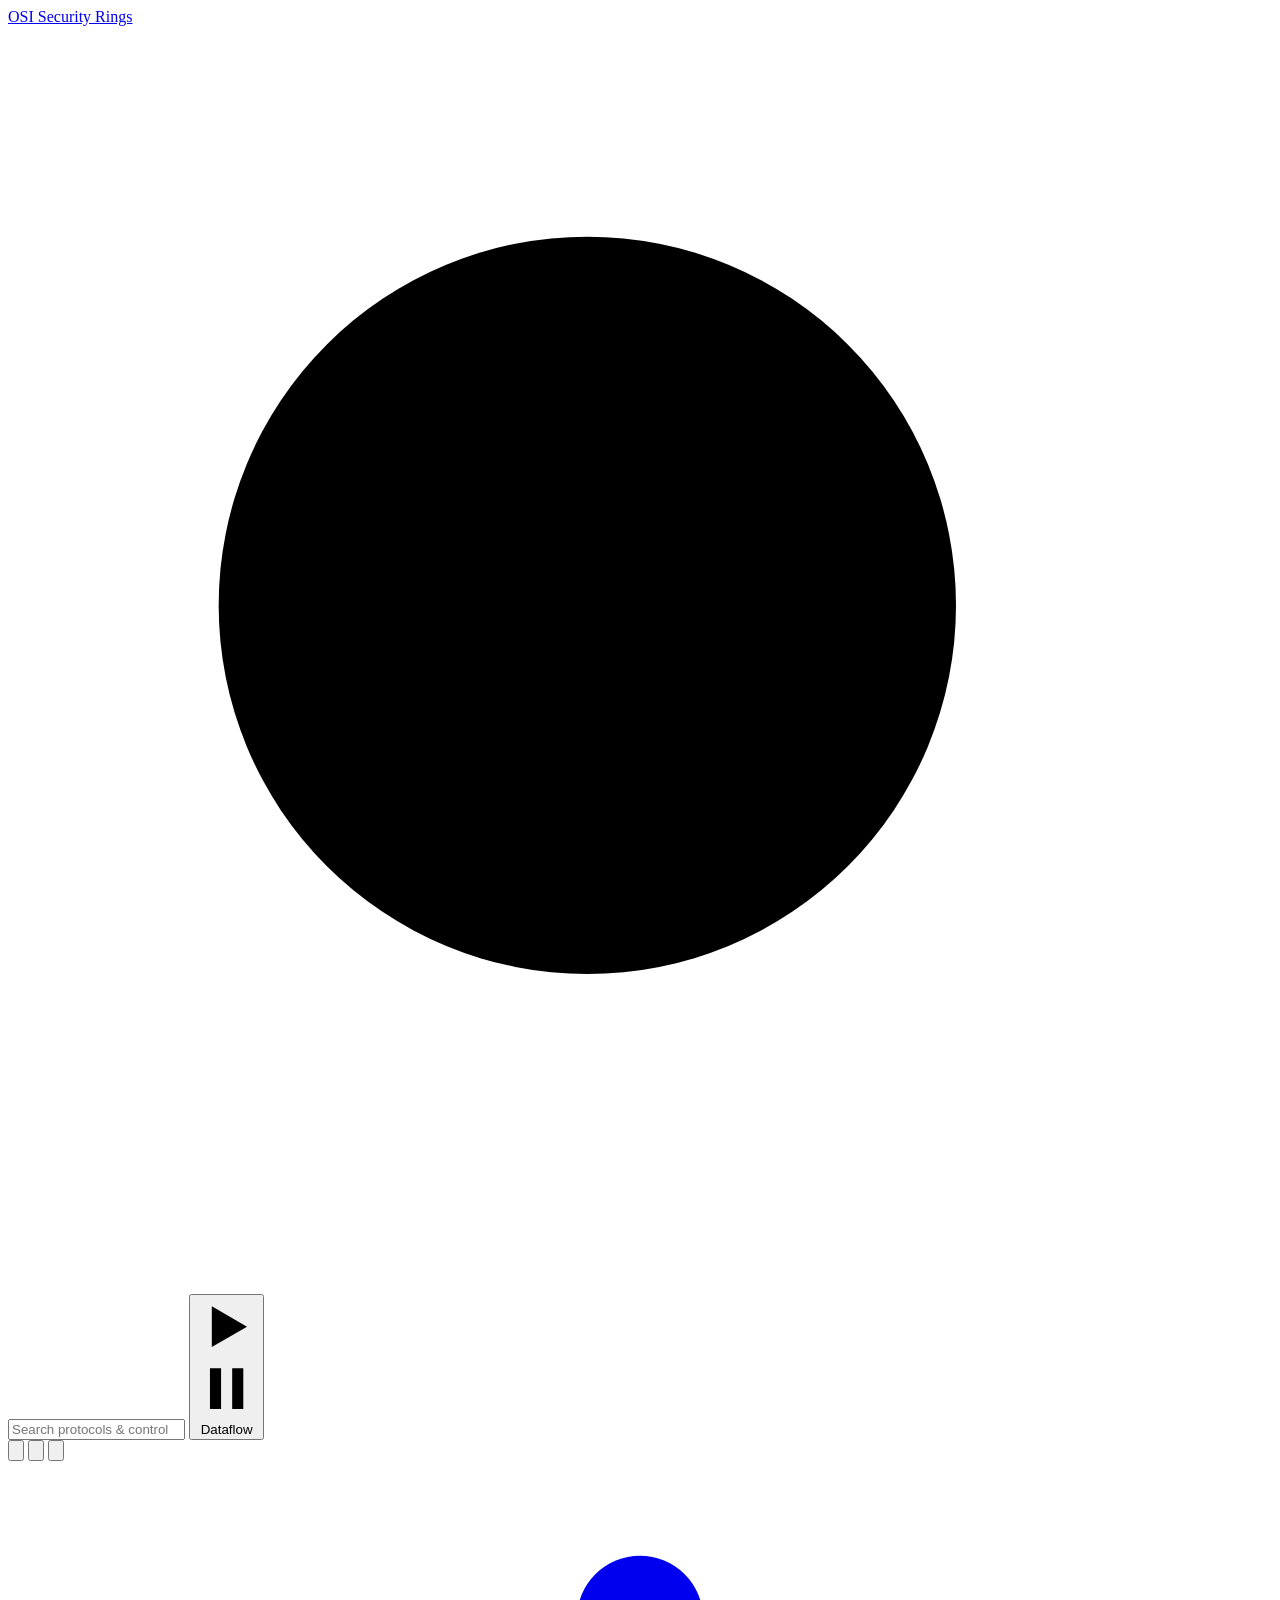
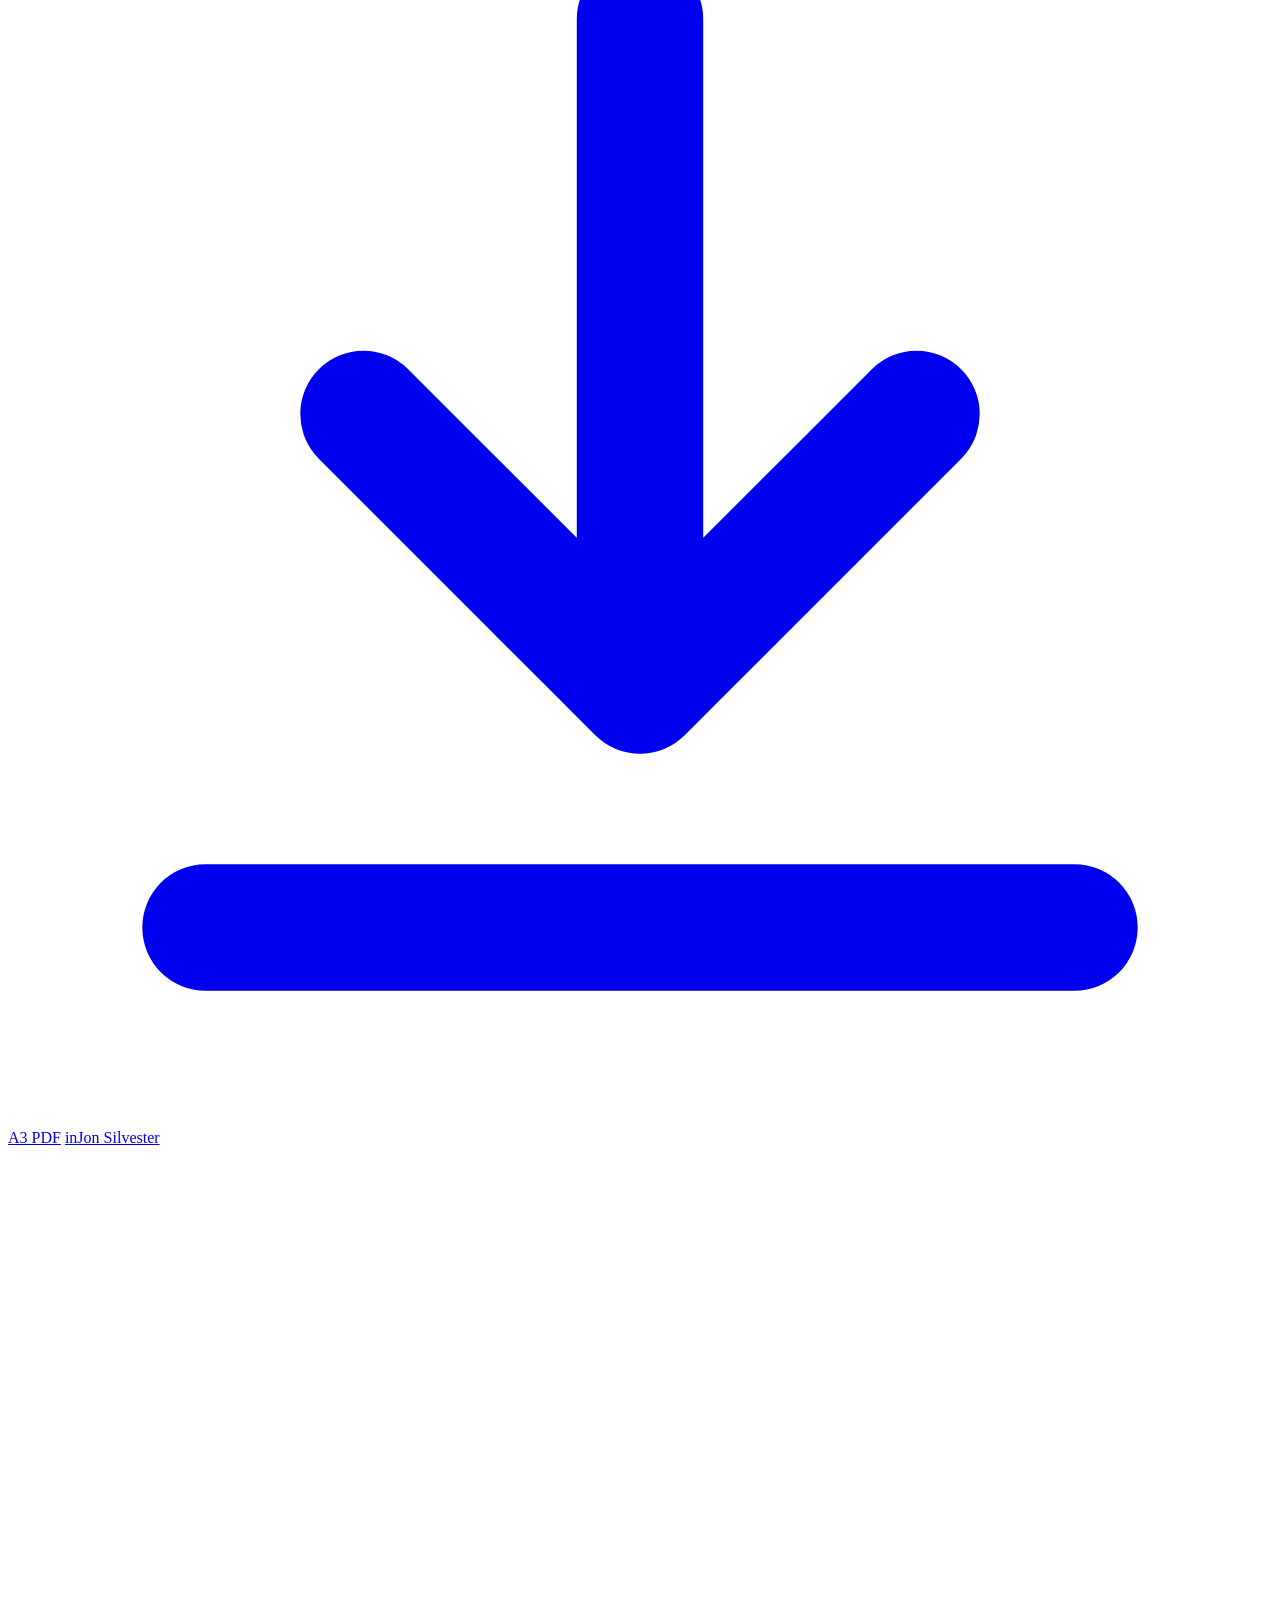
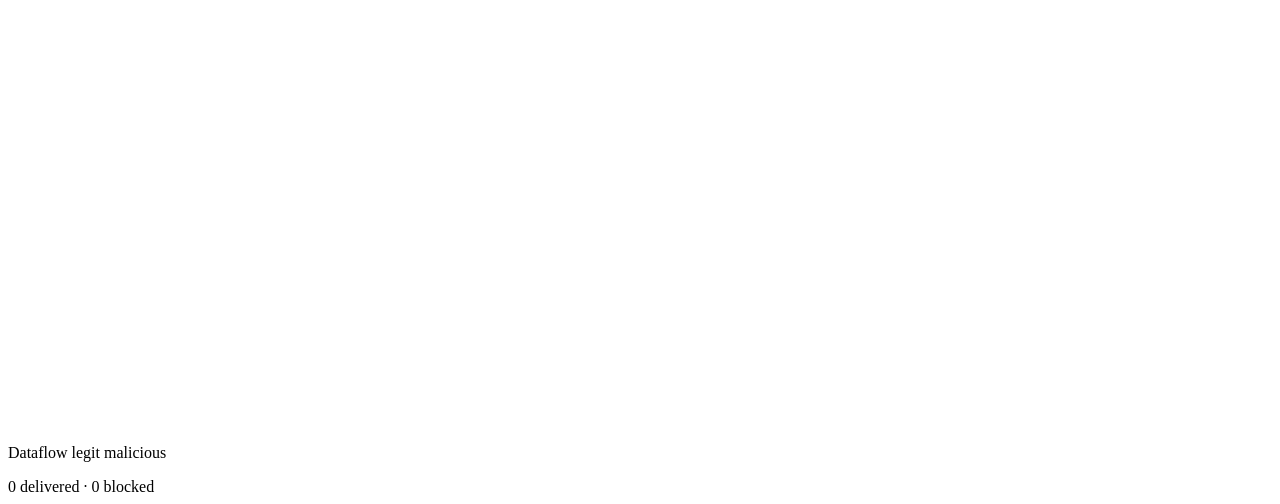
==== index.html @ 97bc5849 "Add files via upload" ====
<!doctype html>
<html lang="en-GB" data-theme="dark">
<head>
<meta charset="utf-8">
<meta name="viewport" content="width=device-width, initial-scale=1">
<title>OSI Security Rings — Protocols & Security Controls by Layer</title>
<meta name="description" content="Interactive concentric map of the OSI model: the protocols at each layer, the security technologies that defend them, and animated dataflows showing encapsulation and attacks being stopped layer by layer.">
<meta name="author" content="Jon Silvester">
<link rel="canonical" href="https://osi.cyberassure.uk/">

<!-- Open Graph / social preview — replace the domain if you deploy elsewhere -->
<meta property="og:type" content="website">
<meta property="og:site_name" content="OSI Security Rings">
<meta property="og:url" content="https://osi.cyberassure.uk/">
<meta property="og:title" content="OSI Security Rings — Protocols & Security Controls by Layer">
<meta property="og:description" content="Seven layers, the protocols that run on them and the controls that defend them — with animated dataflows. By Jon Silvester.">
<meta property="og:image" content="https://osi.cyberassure.uk/og.png">
<meta property="og:image:width" content="1200">
<meta property="og:image:height" content="630">
<meta property="og:image:alt" content="Two concentric ring diagrams of the OSI model: protocols on the left, security technologies on the right.">
<meta property="og:locale" content="en_GB">
<meta name="twitter:card" content="summary_large_image">
<meta name="twitter:title" content="OSI Security Rings — Protocols & Security Controls by Layer">
<meta name="twitter:description" content="Seven layers, the protocols that run on them and the controls that defend them — with animated dataflows.">
<meta name="twitter:image" content="https://osi.cyberassure.uk/og.png">

<link rel="icon" href="/favicon.ico" sizes="32x32">
<link rel="icon" href="/favicon.svg" type="image/svg+xml">
<link rel="apple-touch-icon" href="/apple-touch-icon.png">
<link rel="manifest" href="/site.webmanifest">
<meta name="theme-color" content="#0B0E14" media="(prefers-color-scheme: dark)">
<meta name="theme-color" content="#F6F4EE" media="(prefers-color-scheme: light)">

<link rel="preload" href="/assets/fonts/space-grotesk-latin-500-normal.woff2" as="font" type="font/woff2" crossorigin>
<link rel="preload" href="/assets/fonts/ibm-plex-mono-latin-500-normal.woff2" as="font" type="font/woff2" crossorigin>
<script src="/assets/js/theme-init.js"></script>
<link rel="stylesheet" href="/assets/css/app.css">
</head>
<body>
<header class="bar">
  <a class="brand" href="/" aria-label="OSI Security Rings home"><span class="dots" aria-hidden="true"><i></i><i></i><i></i><i></i><i></i><i></i><i></i></span><span>OSI Security Rings</span></a>
  <label class="search"><svg viewBox="0 0 24 24" aria-hidden="true"><circle cx="11" cy="11" r="7"/><path d="M20 20l-4-4"/></svg>
    <input id="q" type="search" placeholder="Search protocols & controls  ( / )" autocomplete="off" aria-label="Search protocols and security controls"></label>
  <button class="btn flow" id="flowBtn" type="button" aria-pressed="false" title="Play or pause the animated dataflow">
    <svg class="i-play" viewBox="0 0 16 16" fill="currentColor" aria-hidden="true"><path d="M4 2.5v11l9.5-5.5z"/></svg>
    <svg class="i-pause" viewBox="0 0 16 16" fill="currentColor" aria-hidden="true"><path d="M3.5 2.5h3v11h-3zM9.5 2.5h3v11h-3z"/></svg>
    <span class="lbl">Dataflow</span></button>
  <div class="seg" id="themeSeg" role="group" aria-label="Colour theme">
    <button type="button" data-set="auto" aria-pressed="false" title="Match system" aria-label="Match system theme"><svg viewBox="0 0 24 24"><rect x="3" y="4" width="18" height="12" rx="2"/><path d="M8 20h8M12 16v4"/></svg></button>
    <button type="button" data-set="dark" aria-pressed="false" title="Dark" aria-label="Dark theme"><svg viewBox="0 0 24 24"><path d="M20 14.5A8 8 0 0 1 9.5 4a8 8 0 1 0 10.5 10.5z"/></svg></button>
    <button type="button" data-set="light" aria-pressed="false" title="Light" aria-label="Light theme"><svg viewBox="0 0 24 24"><circle cx="12" cy="12" r="4"/><path d="M12 2v2M12 20v2M4.9 4.9l1.4 1.4M17.7 17.7l1.4 1.4M2 12h2M20 12h2M4.9 19.1l1.4-1.4M17.7 6.3l1.4-1.4"/></svg></button>
  </div>
  <a class="btn" href="/downloads/OSI-Security-Rings-A3.pdf" download title="Download the A3 landscape PDF">
    <svg viewBox="0 0 16 16" fill="none" stroke="currentColor" stroke-width="1.6" stroke-linecap="round" stroke-linejoin="round" aria-hidden="true"><path d="M8 2v8M4.5 7 8 10.5 11.5 7M2.5 13.5h11"/></svg><span class="lbl">A3 PDF</span></a>
  <a class="btn li" href="https://www.linkedin.com/in/jonsilvester" target="_blank" rel="noopener noreferrer me" aria-label="Jon Silvester on LinkedIn (opens in a new tab)"><span class="in" aria-hidden="true">in</span><span class="lbl">Jon Silvester</span></a>
</header>
<main>
  <div class="stage">
    <svg id="poster" viewBox="0 0 420 297" role="img" aria-label="Concentric OSI layer diagrams: protocols on the left, security technologies on the right, with Layer 1 Physical on the outside and Layer 7 Application at the centre."></svg>
    <div class="flowlog" id="flowlog" aria-hidden="true">
      <span class="fl-tag">Dataflow <i class="ok"></i>legit <i class="bad"></i>malicious</span>
      <ol id="flList"></ol>
      <span class="fl-stats" id="flStats">0 delivered · 0 blocked</span>
    </div>
  </div>
  <aside id="panel" aria-live="polite"></aside>
</main>
<div id="tip" role="tooltip"></div>
<noscript><p class="noscript">This interactive diagram needs JavaScript. You can still <a href="/downloads/OSI-Security-Rings-A3.pdf">download the A3 PDF</a>.</p></noscript>
<script src="/assets/js/data.js"></script>
<script src="/assets/js/app.js"></script>
</body>
</html>
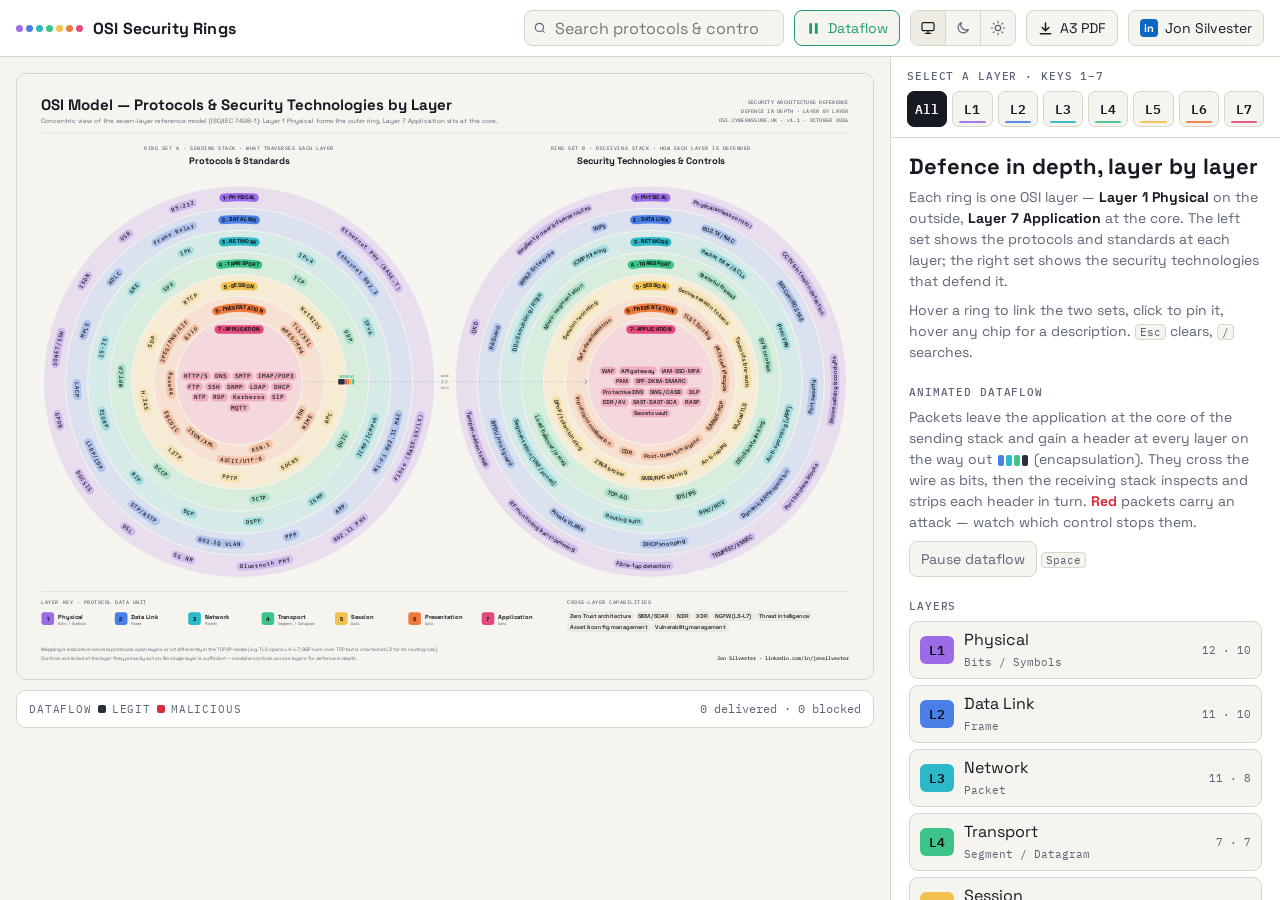
==== commit 2e4fc4b4: "Add files via upload" ====
--- a/index.html
+++ b/index.html
@@ -31,10 +31,10 @@
 <meta name="theme-color" content="#0B0E14" media="(prefers-color-scheme: dark)">
 <meta name="theme-color" content="#F6F4EE" media="(prefers-color-scheme: light)">
 
-<link rel="preload" href="/assets/fonts/space-grotesk-latin-500-normal.woff2" as="font" type="font/woff2" crossorigin>
-<link rel="preload" href="/assets/fonts/ibm-plex-mono-latin-500-normal.woff2" as="font" type="font/woff2" crossorigin>
-<script src="/assets/js/theme-init.js"></script>
-<link rel="stylesheet" href="/assets/css/app.css">
+<link rel="preload" href="/space-grotesk-latin-500-normal.woff2" as="font" type="font/woff2" crossorigin>
+<link rel="preload" href="/ibm-plex-mono-latin-500-normal.woff2" as="font" type="font/woff2" crossorigin>
+<script src="/theme-init.js"></script>
+<link rel="stylesheet" href="/app.css">
 </head>
 <body>
 <header class="bar">
@@ -50,7 +50,7 @@
     <button type="button" data-set="dark" aria-pressed="false" title="Dark" aria-label="Dark theme"><svg viewBox="0 0 24 24"><path d="M20 14.5A8 8 0 0 1 9.5 4a8 8 0 1 0 10.5 10.5z"/></svg></button>
     <button type="button" data-set="light" aria-pressed="false" title="Light" aria-label="Light theme"><svg viewBox="0 0 24 24"><circle cx="12" cy="12" r="4"/><path d="M12 2v2M12 20v2M4.9 4.9l1.4 1.4M17.7 17.7l1.4 1.4M2 12h2M20 12h2M4.9 19.1l1.4-1.4M17.7 6.3l1.4-1.4"/></svg></button>
   </div>
-  <a class="btn" href="/downloads/OSI-Security-Rings-A3.pdf" download title="Download the A3 landscape PDF">
+  <a class="btn" href="/OSI-Security-Rings-A3.pdf" download title="Download the A3 landscape PDF">
     <svg viewBox="0 0 16 16" fill="none" stroke="currentColor" stroke-width="1.6" stroke-linecap="round" stroke-linejoin="round" aria-hidden="true"><path d="M8 2v8M4.5 7 8 10.5 11.5 7M2.5 13.5h11"/></svg><span class="lbl">A3 PDF</span></a>
   <a class="btn li" href="https://www.linkedin.com/in/jonsilvester" target="_blank" rel="noopener noreferrer me" aria-label="Jon Silvester on LinkedIn (opens in a new tab)"><span class="in" aria-hidden="true">in</span><span class="lbl">Jon Silvester</span></a>
 </header>
@@ -66,8 +66,8 @@
   <aside id="panel" aria-live="polite"></aside>
 </main>
 <div id="tip" role="tooltip"></div>
-<noscript><p class="noscript">This interactive diagram needs JavaScript. You can still <a href="/downloads/OSI-Security-Rings-A3.pdf">download the A3 PDF</a>.</p></noscript>
-<script src="/assets/js/data.js"></script>
-<script src="/assets/js/app.js"></script>
+<noscript><p class="noscript">This interactive diagram needs JavaScript. You can still <a href="/OSI-Security-Rings-A3.pdf">download the A3 PDF</a>.</p></noscript>
+<script src="/data.js"></script>
+<script src="/app.js"></script>
 </body>
 </html>
--- a/app.css
+++ b/app.css
@@ -0,0 +1,221 @@
+/* OSI Security Rings — styles */
+@font-face{font-family:"Space Grotesk";font-weight:400;font-style:normal;font-display:swap;src:url(/space-grotesk-latin-400-normal.woff2) format("woff2")}
+@font-face{font-family:"Space Grotesk";font-weight:500;font-style:normal;font-display:swap;src:url(/space-grotesk-latin-500-normal.woff2) format("woff2")}
+@font-face{font-family:"Space Grotesk";font-weight:600;font-style:normal;font-display:swap;src:url(/space-grotesk-latin-600-normal.woff2) format("woff2")}
+@font-face{font-family:"Space Grotesk";font-weight:700;font-style:normal;font-display:swap;src:url(/space-grotesk-latin-700-normal.woff2) format("woff2")}
+@font-face{font-family:"IBM Plex Mono";font-weight:400;font-style:normal;font-display:swap;src:url(/ibm-plex-mono-latin-400-normal.woff2) format("woff2")}
+@font-face{font-family:"IBM Plex Mono";font-weight:500;font-style:normal;font-display:swap;src:url(/ibm-plex-mono-latin-500-normal.woff2) format("woff2")}
+@font-face{font-family:"IBM Plex Mono";font-weight:600;font-style:normal;font-display:swap;src:url(/ibm-plex-mono-latin-600-normal.woff2) format("woff2")}
+
+:root{
+  --bg:#0B0E14; --surface:#121722; --surface2:#182031; --ink:#E8ECF4; --muted:#8B94A8; --line:#252C3C;
+  --chipInk:#F1F3F8; --pillInk:#0B0E14; --ringA:.13; --ringOn:.26; --chipA:.34; --dim:.16;
+  --accent:#4A7FE8; --ok:#3CC48A; --bad:#FF5A5F; --payload:#E8ECF4;
+  color-scheme: dark;
+}
+:root[data-theme="light"]{
+  --bg:#F6F4EE; --surface:#FFFFFF; --surface2:#EEEBE3; --ink:#171A22; --muted:#5D6475; --line:#DAD5C9;
+  --chipInk:#14171F; --pillInk:#0B0E14; --ringA:.16; --ringOn:.30; --chipA:.30; --dim:.18;
+  --ok:#1F9E68; --bad:#D92D3A; --payload:#2A2F3B;
+  color-scheme: light;
+}
+*{box-sizing:border-box}
+html,body{margin:0;background:var(--bg);color:var(--ink);font-family:"Space Grotesk",system-ui,sans-serif}
+button,input{font:inherit;color:inherit}
+a{color:inherit}
+.sr-only{position:absolute;width:1px;height:1px;overflow:hidden;clip:rect(0 0 0 0);white-space:nowrap}
+
+/* top bar */
+.bar{display:flex;align-items:center;gap:10px;padding:10px 16px;border-bottom:1px solid var(--line);background:var(--surface);position:sticky;top:0;z-index:5;flex-wrap:wrap}
+.brand{display:flex;align-items:center;gap:10px;font-weight:700;letter-spacing:.01em;margin-right:auto;min-width:0;text-decoration:none}
+.brand .dots{display:flex;gap:3px}
+.brand .dots i{width:7px;height:7px;border-radius:50%;display:block}
+.brand .dots i:nth-child(1){background:#9B6BE8}.brand .dots i:nth-child(2){background:#4A7FE8}.brand .dots i:nth-child(3){background:#2BB8C8}
+.brand .dots i:nth-child(4){background:#3CC48A}.brand .dots i:nth-child(5){background:#F2C14E}.brand .dots i:nth-child(6){background:#F07A3E}.brand .dots i:nth-child(7){background:#E5487A}
+.brand span{white-space:nowrap;overflow:hidden;text-overflow:ellipsis}
+.search{position:relative}
+.search input{width:min(260px,40vw);padding:7px 10px 7px 30px;border-radius:8px;border:1px solid var(--line);background:var(--bg);outline:none;height:36px}
+.search input:focus{border-color:var(--accent)}
+.search svg{position:absolute;left:9px;top:50%;transform:translateY(-50%);width:14px;height:14px;stroke:var(--muted);fill:none;stroke-width:2}
+.btn{display:inline-flex;align-items:center;gap:7px;height:36px;border:1px solid var(--line);background:var(--bg);border-radius:8px;padding:0 11px;cursor:pointer;white-space:nowrap;font-size:14px;text-decoration:none}
+.btn:hover{border-color:var(--muted)}
+.btn:focus-visible,.seg button:focus-visible,.nav button:focus-visible,.legend button:focus-visible{outline:2px solid var(--accent);outline-offset:2px}
+.btn svg{width:15px;height:15px;flex:none}
+.btn.flow[aria-pressed="true"]{border-color:var(--ok);color:var(--ok)}
+.btn.flow .i-pause{display:none}
+.btn.flow[aria-pressed="true"] .i-pause{display:block}
+.btn.flow[aria-pressed="true"] .i-play{display:none}
+.seg{display:inline-flex;border:1px solid var(--line);border-radius:8px;overflow:hidden;height:36px;background:var(--bg)}
+.seg button{border:0;background:none;padding:0 9px;cursor:pointer;display:grid;place-items:center;color:var(--muted)}
+.seg button+button{border-left:1px solid var(--line)}
+.seg button svg{width:16px;height:16px;fill:none;stroke:currentColor;stroke-width:1.8;stroke-linecap:round;stroke-linejoin:round}
+.seg button[aria-pressed="true"]{background:var(--surface2);color:var(--ink)}
+.btn.li .in{width:18px;height:18px;border-radius:4px;background:#0A66C2;color:#fff;font:700 11px/18px "Space Grotesk",sans-serif;text-align:center;flex:none}
+
+/* layout */
+main{display:grid;grid-template-columns:minmax(0,1fr) 390px;min-height:calc(100vh - 57px)}
+.stage{padding:16px;display:flex;flex-direction:column;align-items:stretch;gap:10px;position:relative}
+#poster{width:100%;height:auto;max-height:calc(100vh - 136px);display:block;border:1px solid var(--line);border-radius:10px;background:var(--bg)}
+aside{border-left:1px solid var(--line);background:var(--surface);height:calc(100vh - 57px);overflow:auto;position:sticky;top:57px}
+
+/* dataflow strip */
+.flowlog{display:flex;align-items:center;gap:14px;min-height:38px;padding:7px 12px;border:1px solid var(--line);border-radius:10px;background:var(--surface);font:12px/1.4 "IBM Plex Mono",monospace;overflow:hidden;opacity:.45;transition:opacity .2s}
+.flowlog.show{opacity:1}
+.fl-tag{font-size:10.5px;letter-spacing:.08em;text-transform:uppercase;color:var(--muted);white-space:nowrap;display:flex;align-items:center;gap:6px}
+.fl-tag i{display:inline-block;width:8px;height:8px;border-radius:2px}
+.fl-tag i.ok{background:var(--payload)}.fl-tag i.bad{background:var(--bad)}
+.flowlog ol{list-style:none;margin:0;padding:0;display:flex;gap:18px;flex:1;min-width:0;overflow:hidden}
+.flowlog li{white-space:nowrap;animation:fl-in .3s ease;flex:none}
+.flowlog li:nth-child(2){opacity:.7}.flowlog li:nth-child(3){opacity:.45}
+.flowlog li b{font-weight:600;margin-right:6px}
+.flowlog li.ok b{color:var(--ok)}
+.flowlog li.bad b{color:var(--bad)}
+.flowlog li span{color:var(--muted)}
+.fl-stats{color:var(--muted);white-space:nowrap;margin-left:auto}
+@keyframes fl-in{from{opacity:0;transform:translateX(-6px)}to{opacity:1;transform:none}}
+
+/* side panel */
+.nav{position:sticky;top:0;background:var(--surface);padding:12px 16px 10px;border-bottom:1px solid var(--line);z-index:2}
+.nav .lbl{font:500 11px "IBM Plex Mono",monospace;letter-spacing:.08em;color:var(--muted);text-transform:uppercase;margin-bottom:8px}
+.nav .row{display:grid;grid-template-columns:repeat(8,1fr);gap:5px}
+.nav button{border:1px solid var(--line);background:var(--bg);border-radius:7px;padding:6px 0;cursor:pointer;font:600 13px "IBM Plex Mono",monospace;position:relative}
+.nav button::after{content:"";position:absolute;left:6px;right:6px;bottom:3px;height:2px;border-radius:2px;background:var(--c);opacity:.9}
+.nav button.on{background:var(--c);color:var(--pillInk);border-color:var(--c)}
+.nav button.all::after{display:none}
+.nav button.all.on{background:var(--ink);color:var(--bg);border-color:var(--ink)}
+.pbody{padding:16px 18px 28px}
+.pbody h2{margin:0;font-size:22px;line-height:1.15}
+.pbody h3{font:500 11px "IBM Plex Mono",monospace;letter-spacing:.08em;text-transform:uppercase;color:var(--muted);margin:22px 0 8px;display:flex;justify-content:space-between}
+.pbody p{color:var(--muted);line-height:1.5;margin:8px 0;font-size:14px}
+.pbody p b{color:var(--ink)}
+.ph{display:flex;gap:12px;align-items:center}
+.ph .num{font:600 22px "IBM Plex Mono",monospace;background:var(--c);color:var(--pillInk);border-radius:10px;width:48px;height:48px;display:grid;place-items:center;flex:none}
+.pdu{font:400 12px "IBM Plex Mono",monospace;color:var(--muted);margin-top:3px}
+.fn{color:var(--ink)!important}
+.threats{display:flex;flex-wrap:wrap;gap:6px}
+.threats span{font-size:12.5px;padding:3px 9px;border-radius:999px;border:1px solid color-mix(in srgb,var(--bad) 55%,transparent);background:color-mix(in srgb,var(--bad) 12%,transparent)}
+ul.items{list-style:none;margin:0;padding:0}
+ul.items li{padding:8px 10px;border-radius:8px;cursor:default;border:1px solid transparent;display:grid;gap:2px}
+ul.items li:hover,ul.items li.hl{background:var(--surface2);border-color:var(--line)}
+ul.items li b{font-weight:600;font-size:14px;display:flex;align-items:center;gap:8px}
+ul.items li b i{width:8px;height:8px;border-radius:50%;background:var(--c);flex:none}
+ul.items li span{font-size:13px;color:var(--muted);line-height:1.45}
+ul.items li em{font:normal 11px "IBM Plex Mono",monospace;color:var(--muted);margin-left:auto}
+.legend{display:grid;gap:6px;margin-top:6px}
+.legend button{display:grid;grid-template-columns:34px 1fr auto;align-items:center;gap:10px;text-align:left;border:1px solid var(--line);background:var(--bg);border-radius:9px;padding:7px 10px;cursor:pointer}
+.legend button:hover{border-color:var(--c)}
+.legend .n{font:600 13px "IBM Plex Mono",monospace;background:var(--c);color:var(--pillInk);border-radius:6px;text-align:center;padding:3px 0}
+.legend small{font:11px "IBM Plex Mono",monospace;color:var(--muted)}
+.dl{display:flex;flex-wrap:wrap;gap:8px}
+.pager{display:flex;justify-content:space-between;margin-top:22px;gap:8px}
+.credit{margin-top:26px;padding-top:14px;border-top:1px solid var(--line);font-size:13px;color:var(--muted)}
+.credit a{color:var(--ink)}
+kbd{font:11px "IBM Plex Mono",monospace;border:1px solid var(--line);border-radius:4px;padding:0 4px;background:var(--bg)}
+.pk-demo{display:inline-flex;gap:2px;vertical-align:middle;margin:0 2px}
+.pk-demo i{display:block;width:6px;height:11px;border-radius:2px}
+
+#tip{position:fixed;pointer-events:none;z-index:20;max-width:300px;background:var(--surface);border:1px solid var(--line);border-left:3px solid var(--c);border-radius:8px;padding:9px 11px;box-shadow:0 8px 28px rgba(0,0,0,.35);opacity:0;transition:opacity .12s;left:0;top:0}
+#tip.show{opacity:1}
+#tip .k{font:500 10.5px "IBM Plex Mono",monospace;letter-spacing:.07em;color:var(--muted);text-transform:uppercase}
+#tip .n{font-weight:700;margin:2px 0 3px}
+#tip .d{font-size:13px;line-height:1.45;color:var(--muted)}
+
+/* poster SVG */
+#poster{font-family:"Space Grotesk",sans-serif}
+.t-title{font-weight:700;font-size:7.4px;fill:var(--ink)}
+.t-sub{font-size:3.1px;fill:var(--muted)}
+.t-meta{font:500 2.5px "IBM Plex Mono",monospace;fill:var(--muted);letter-spacing:.12px}
+.t-kick{font:500 2.5px "IBM Plex Mono",monospace;fill:var(--muted);letter-spacing:.25px}
+.t-head{font-weight:700;font-size:4.6px;fill:var(--ink)}
+.t-chip-p{font:500 2.7px "IBM Plex Mono",monospace;fill:var(--chipInk)}
+.t-chip-s{font-weight:500;font-size:2.8px;fill:var(--chipInk)}
+.t-pill{font-weight:700;font-size:2.7px;fill:var(--pillInk);letter-spacing:.14px}
+.t-key{font-weight:700;font-size:2.9px;fill:var(--ink)}
+.t-keysub{font:400 2.2px "IBM Plex Mono",monospace;fill:var(--muted)}
+.t-note{font-size:2.4px;fill:var(--muted)}
+.t-credit{font:500 2.4px "IBM Plex Mono",monospace;fill:var(--ink)}
+.t-credit:hover{fill:var(--accent)}
+.t-wire{font:500 1.5px "IBM Plex Mono",monospace;fill:var(--muted);letter-spacing:.12px}
+.bgrect{fill:var(--bg)}
+.rule{stroke:var(--line);stroke-width:.3}
+.ring{fill:none;stroke:var(--c);stroke-opacity:var(--ringA);transition:stroke-opacity .15s}
+.disc{fill:var(--c);fill-opacity:var(--ringA);transition:fill-opacity .15s}
+.sep{fill:none;stroke:var(--bg);stroke-width:.5}
+.chip-bg{fill:none;stroke:var(--c);stroke-opacity:var(--chipA);stroke-linecap:round;transition:stroke-opacity .2s}
+.chip-rect{fill:var(--c);fill-opacity:var(--chipA);transition:fill-opacity .2s}
+.pill-bg{fill:none;stroke:var(--c);stroke-linecap:round}
+.pill-rect{fill:var(--c)}
+.xchip{fill:var(--surface2);stroke:var(--line);stroke-width:.25}
+.layer{transition:opacity .18s;cursor:pointer}
+.chip{transition:opacity .15s}
+#poster.focus .layer:not(.on){opacity:var(--dim)}
+#poster .layer.on .ring{stroke-opacity:var(--ringOn)}
+#poster .layer.on .disc{fill-opacity:var(--ringOn)}
+#poster.searching .chip{opacity:.14}
+#poster.searching .chip.match{opacity:1}
+#poster.searching .layer{opacity:1}
+.chip.hl .chip-bg,.chip.match .chip-bg{stroke-opacity:.9}
+.chip.hl .chip-rect,.chip.match .chip-rect{fill-opacity:.9}
+.chip.hl text,.chip.match text{fill:var(--pillInk);font-weight:700}
+.chip.flash .chip-bg{stroke:var(--bad);stroke-opacity:1}
+.chip.flash .chip-rect{fill:var(--bad);fill-opacity:1}
+.chip.flash text{fill:#fff;font-weight:700}
+
+/* dataflow */
+.chan{stroke:var(--muted);stroke-opacity:.5;stroke-width:.22;stroke-dasharray:.7 .9}
+.chev{fill:none;stroke:var(--muted);stroke-width:.3;stroke-linecap:round;stroke-linejoin:round}
+#flows{pointer-events:none}
+.pk{animation:pk-in .35s ease}
+.pk-pay{fill:var(--payload)}
+.pk.mal .pk-pay{fill:var(--bad)}
+.pk-label{font:600 1.9px "IBM Plex Mono",monospace;letter-spacing:.08px}
+.pk-bits{font:600 2.3px "IBM Plex Mono",monospace;fill:#9B6BE8;letter-spacing:.05px}
+.pk.mal .pk-bits{fill:var(--bad)}
+.pk.dying{animation:pk-out .5s ease forwards}
+.burst{fill:none;stroke:var(--bad);stroke-width:.45;transform-box:fill-box;transform-origin:center;animation:burst .75s ease-out forwards}
+.deliver{fill:none;stroke:var(--ok);stroke-width:.5;transform-box:fill-box;transform-origin:center;animation:deliver .9s ease-out forwards}
+.blk{animation:blk 2.4s ease forwards}
+.blk rect{fill:var(--surface);stroke:var(--bad);stroke-width:.25}
+.blk text,.blk-m{font:600 2.1px "IBM Plex Mono",monospace;fill:var(--ink)}
+.blk text tspan.x{fill:var(--bad)}
+@keyframes pk-in{from{opacity:0}to{opacity:1}}
+@keyframes pk-out{to{opacity:0}}
+@keyframes burst{from{transform:scale(.15);opacity:1}to{transform:scale(1);opacity:0}}
+@keyframes deliver{from{transform:scale(.82);opacity:.9}to{transform:scale(1.06);opacity:0}}
+@keyframes blk{0%{opacity:0}8%{opacity:1}80%{opacity:1}100%{opacity:0}}
+
+@media (max-width:1000px){
+  main{grid-template-columns:1fr}
+  aside{position:static;height:auto;border-left:0;border-top:1px solid var(--line)}
+  #poster{max-height:none}
+}
+@media (max-width:760px){
+  .bar{gap:8px}
+  .search{order:10;flex:1 0 100%}
+  .search input{width:100%}
+  .btn span.lbl{display:none}
+  .flowlog{display:none}
+}
+@media (prefers-reduced-motion:reduce){
+  .pk,.burst,.deliver,.blk,.flowlog li{animation-duration:.01s}
+}
+
+/* print / static render */
+@page{size:420mm 297mm;margin:0}
+html.print .bar, html.print aside, html.print #tip, html.print .flowlog, html.print #flows{display:none}
+html.print main{display:block;min-height:0}
+html.print .stage{padding:0;display:block}
+html.print #poster{width:420mm;height:297mm;max-height:none;border:0;border-radius:0}
+@media print{
+  html{-webkit-print-color-adjust:exact;print-color-adjust:exact}
+  .bar,aside,#tip,.flowlog,#flows{display:none!important}
+  main{display:block;min-height:0}
+  .stage{padding:0;display:block}
+  #poster{width:420mm;height:297mm;max-height:none;border:0;border-radius:0}
+  #poster.focus .layer:not(.on){opacity:1}
+}
+
+/* 404 */
+main.nf{display:grid;place-items:center;min-height:100vh;text-align:center;grid-template-columns:1fr}
+.nf-code{font:500 13px "IBM Plex Mono",monospace;letter-spacing:.12em;color:var(--bad)}
+.nf h1{margin:8px 0 22px}
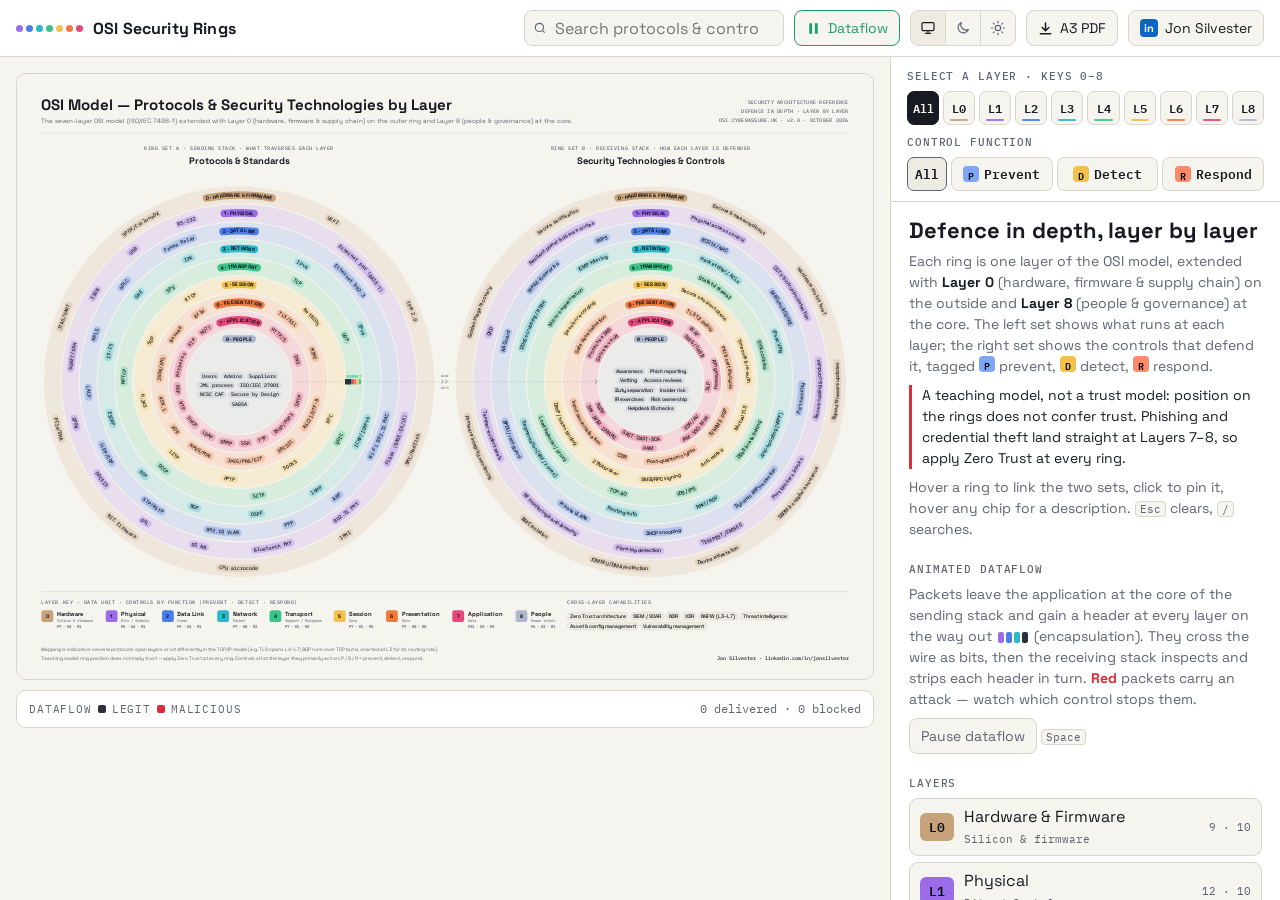
==== commit 52066eb2: "Add files via upload" ====
--- a/index.html
+++ b/index.html
@@ -4,7 +4,7 @@
 <meta charset="utf-8">
 <meta name="viewport" content="width=device-width, initial-scale=1">
 <title>OSI Security Rings — Protocols & Security Controls by Layer</title>
-<meta name="description" content="Interactive concentric map of the OSI model: the protocols at each layer, the security technologies that defend them, and animated dataflows showing encapsulation and attacks being stopped layer by layer.">
+<meta name="description" content="Interactive concentric map of the OSI model, extended with Layer 0 (hardware and supply chain) and Layer 8 (people and governance): protocols at each layer, the controls that defend them tagged prevent/detect/respond, and animated dataflows showing attacks stopped layer by layer.">
 <meta name="author" content="Jon Silvester">
 <link rel="canonical" href="https://osi.cyberassure.uk/">
 
@@ -13,7 +13,7 @@
 <meta property="og:site_name" content="OSI Security Rings">
 <meta property="og:url" content="https://osi.cyberassure.uk/">
 <meta property="og:title" content="OSI Security Rings — Protocols & Security Controls by Layer">
-<meta property="og:description" content="Seven layers, the protocols that run on them and the controls that defend them — with animated dataflows. By Jon Silvester.">
+<meta property="og:description" content="OSI Layers 0–8: the protocols that run on each layer and the controls that defend them, tagged prevent / detect / respond — with animated dataflows. By Jon Silvester.">
 <meta property="og:image" content="https://osi.cyberassure.uk/og.png">
 <meta property="og:image:width" content="1200">
 <meta property="og:image:height" content="630">
@@ -21,7 +21,7 @@
 <meta property="og:locale" content="en_GB">
 <meta name="twitter:card" content="summary_large_image">
 <meta name="twitter:title" content="OSI Security Rings — Protocols & Security Controls by Layer">
-<meta name="twitter:description" content="Seven layers, the protocols that run on them and the controls that defend them — with animated dataflows.">
+<meta name="twitter:description" content="OSI Layers 0–8: protocols, controls tagged prevent / detect / respond, and animated dataflows.">
 <meta name="twitter:image" content="https://osi.cyberassure.uk/og.png">
 
 <link rel="icon" href="/favicon.ico" sizes="32x32">
@@ -56,7 +56,7 @@
 </header>
 <main>
   <div class="stage">
-    <svg id="poster" viewBox="0 0 420 297" role="img" aria-label="Concentric OSI layer diagrams: protocols on the left, security technologies on the right, with Layer 1 Physical on the outside and Layer 7 Application at the centre."></svg>
+    <svg id="poster" viewBox="0 0 420 297" role="img" aria-label="Concentric OSI layer diagrams: protocols on the left, security technologies on the right, with Layer 0 Hardware on the outside and Layer 8 People at the centre."></svg>
     <div class="flowlog" id="flowlog" aria-hidden="true">
       <span class="fl-tag">Dataflow <i class="ok"></i>legit <i class="bad"></i>malicious</span>
       <ol id="flList"></ol>
--- a/app.css
+++ b/app.css
@@ -77,8 +77,8 @@
 /* side panel */
 .nav{position:sticky;top:0;background:var(--surface);padding:12px 16px 10px;border-bottom:1px solid var(--line);z-index:2}
 .nav .lbl{font:500 11px "IBM Plex Mono",monospace;letter-spacing:.08em;color:var(--muted);text-transform:uppercase;margin-bottom:8px}
-.nav .row{display:grid;grid-template-columns:repeat(8,1fr);gap:5px}
-.nav button{border:1px solid var(--line);background:var(--bg);border-radius:7px;padding:6px 0;cursor:pointer;font:600 13px "IBM Plex Mono",monospace;position:relative}
+.nav .row{display:grid;grid-template-columns:repeat(10,1fr);gap:4px}
+.nav button{border:1px solid var(--line);background:var(--bg);border-radius:7px;padding:6px 0;cursor:pointer;font:600 12px "IBM Plex Mono",monospace;position:relative}
 .nav button::after{content:"";position:absolute;left:6px;right:6px;bottom:3px;height:2px;border-radius:2px;background:var(--c);opacity:.9}
 .nav button.on{background:var(--c);color:var(--pillInk);border-color:var(--c)}
 .nav button.all::after{display:none}
@@ -127,9 +127,9 @@
 .t-meta{font:500 2.5px "IBM Plex Mono",monospace;fill:var(--muted);letter-spacing:.12px}
 .t-kick{font:500 2.5px "IBM Plex Mono",monospace;fill:var(--muted);letter-spacing:.25px}
 .t-head{font-weight:700;font-size:4.6px;fill:var(--ink)}
-.t-chip-p{font:500 2.7px "IBM Plex Mono",monospace;fill:var(--chipInk)}
-.t-chip-s{font-weight:500;font-size:2.8px;fill:var(--chipInk)}
-.t-pill{font-weight:700;font-size:2.7px;fill:var(--pillInk);letter-spacing:.14px}
+.t-chip-p{font:500 2.45px "IBM Plex Mono",monospace;fill:var(--chipInk)}
+.t-chip-s{font-weight:500;font-size:2.55px;fill:var(--chipInk)}
+.t-pill{font-weight:700;font-size:2.45px;fill:var(--pillInk);letter-spacing:.14px}
 .t-key{font-weight:700;font-size:2.9px;fill:var(--ink)}
 .t-keysub{font:400 2.2px "IBM Plex Mono",monospace;fill:var(--muted)}
 .t-note{font-size:2.4px;fill:var(--muted)}
@@ -161,6 +161,35 @@
 .chip.flash .chip-rect{fill:var(--bad);fill-opacity:1}
 .chip.flash text{fill:#fff;font-weight:700}
 
+/* control function (prevent / detect / respond) */
+.lbl2{margin-top:10px}
+.fnseg{display:grid;grid-template-columns:auto 1fr 1fr 1fr;gap:4px}
+.fnseg button{border:1px solid var(--line);background:var(--bg);border-radius:7px;padding:5px 7px;cursor:pointer;font-size:12.5px;display:flex;align-items:center;justify-content:center;gap:5px}
+.fnseg button[aria-pressed="true"]{background:var(--surface2);border-color:var(--muted)}
+abbr.fb{display:inline-grid;place-items:center;width:16px;height:16px;border-radius:4px;font:700 10px "IBM Plex Mono",monospace;text-decoration:none;color:#0B0E14;vertical-align:1px;flex:none}
+.fb-P{background:#7FA6F5}.fb-D{background:#F2C14E}.fb-R{background:#FF8A6B}
+.fnb{display:inline-flex;gap:3px;margin-left:4px}
+.cov{display:grid;gap:5px;margin:0 0 10px}
+.cov div{display:grid;grid-template-columns:16px 64px 1fr 22px;align-items:center;gap:8px;font-size:12.5px;color:var(--muted)}
+.cov i{display:block;height:6px;border-radius:3px;background:linear-gradient(90deg,var(--c) var(--w),var(--surface2) var(--w))}
+.cov b{font:600 12px "IBM Plex Mono",monospace;color:var(--ink);text-align:right}
+.covt{width:100%;border-collapse:collapse;font-size:13px}
+.covt th,.covt td{padding:4px 6px;border-bottom:1px solid var(--line);text-align:center}
+.covt th:first-child{text-align:left;font-weight:500;display:flex;align-items:center;gap:8px}
+.covt td{font:500 12.5px "IBM Plex Mono",monospace}
+.covt td.zero{color:var(--bad)}
+.covt .n{font:600 11px "IBM Plex Mono",monospace;background:var(--c);color:var(--pillInk);border-radius:4px;padding:1px 4px;min-width:24px;text-align:center}
+.hint{font-size:12.5px!important}
+.caveat{border-left:3px solid var(--bad);padding-left:10px;color:var(--ink)!important}
+ul.items li.fn-dim{opacity:.4}
+#poster.fnfilter .chip[data-kind="s"]:not(.fn-on),#poster.fnfilter .chip[data-kind="x"]:not(.fn-on){opacity:.12}
+#poster.fnfilter .chip.fn-on .chip-bg{stroke-opacity:.9}
+#poster.fnfilter .chip.fn-on .chip-rect{fill-opacity:.9}
+#poster.fnfilter .chip.fn-on .xchip{stroke:var(--ink)}
+#poster.fnfilter .chip.fn-on text{fill:var(--pillInk);font-weight:700}
+#poster.fnfilter .chip.xl.fn-on text{fill:var(--ink)}
+.t-pdr{font-weight:600}
+
 /* dataflow */
 .chan{stroke:var(--muted);stroke-opacity:.5;stroke-width:.22;stroke-dasharray:.7 .9}
 .chev{fill:none;stroke:var(--muted);stroke-width:.3;stroke-linecap:round;stroke-linejoin:round}
